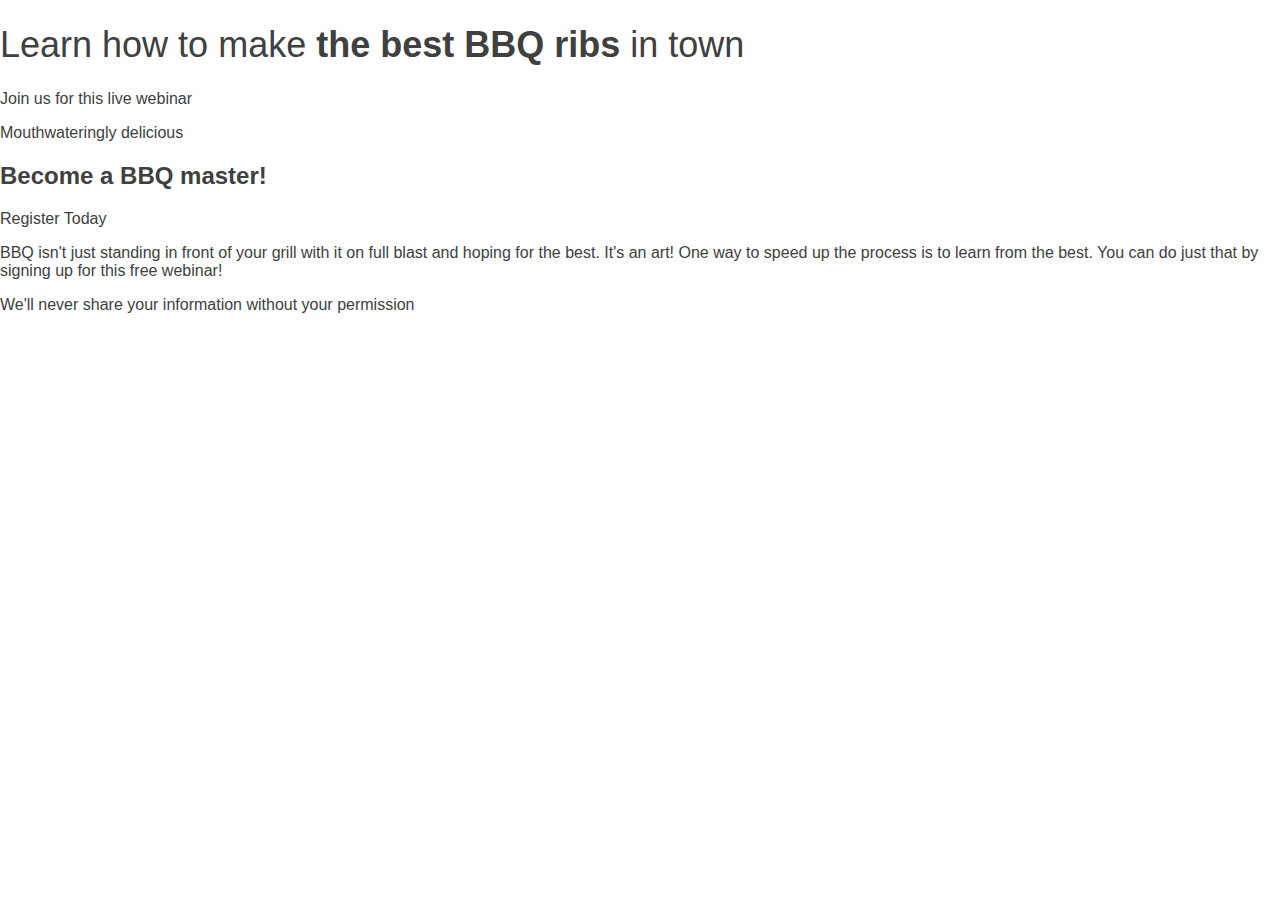
==== ex/bbq/index.html @ bc536c37 "set up structure for BBQ page" ====
<!DOCTYPE html>
<html lang="en">

<head>
    <meta charset="UTF-8">
    <meta http-equiv="X-UA-Compatible" content="IE=edge">
    <meta name="viewport" content="width=device-width, initial-scale=1.0">
    <title>Become a BBQ master!</title>
    <link href="https://fonts.googleapis.com/css?family=Source+Sans+Pro:300,400,900&display=swap" rel="stylesheet">
    <link rel="stylesheet" href="./css/style.css">
</head>

<body>
    <div class="intro">
        <h1>Learn how to make <strong>the best BBQ ribs</strong> in town</h1>
        <p>Join us for this live webinar</p>
        <p class="top-text">Mouthwateringly delicious</p>
    </div>

    <div class="main-content">
        <h2>Become a BBQ master! </h2>
        <p>Register Today</p>
        <p>BBQ isn't just standing in front of your grill with it on full blast and hoping for the best. It's an art! One way to speed up the process is to learn from the best. You can do just that by signing up for this free webinar!</p>
        <!-- form will go here -->
        <p class="fine-print">We'll never share your information without your permission</p>
    </div>
</body>

</html>
---- ex/bbq/css/style.css ----
/*  font-family: 'Source Sans Pro', sans-serif;  */

body {
    margin: 0;
    font-family: 'Sourch Sans Pro', sans-serif;
    font-size: 1rem;
    color: #404040;
}

h1 {
    font-size: 2.25rem;
    font-weight: 300;
}

strong {
    font-weight: 900;
}
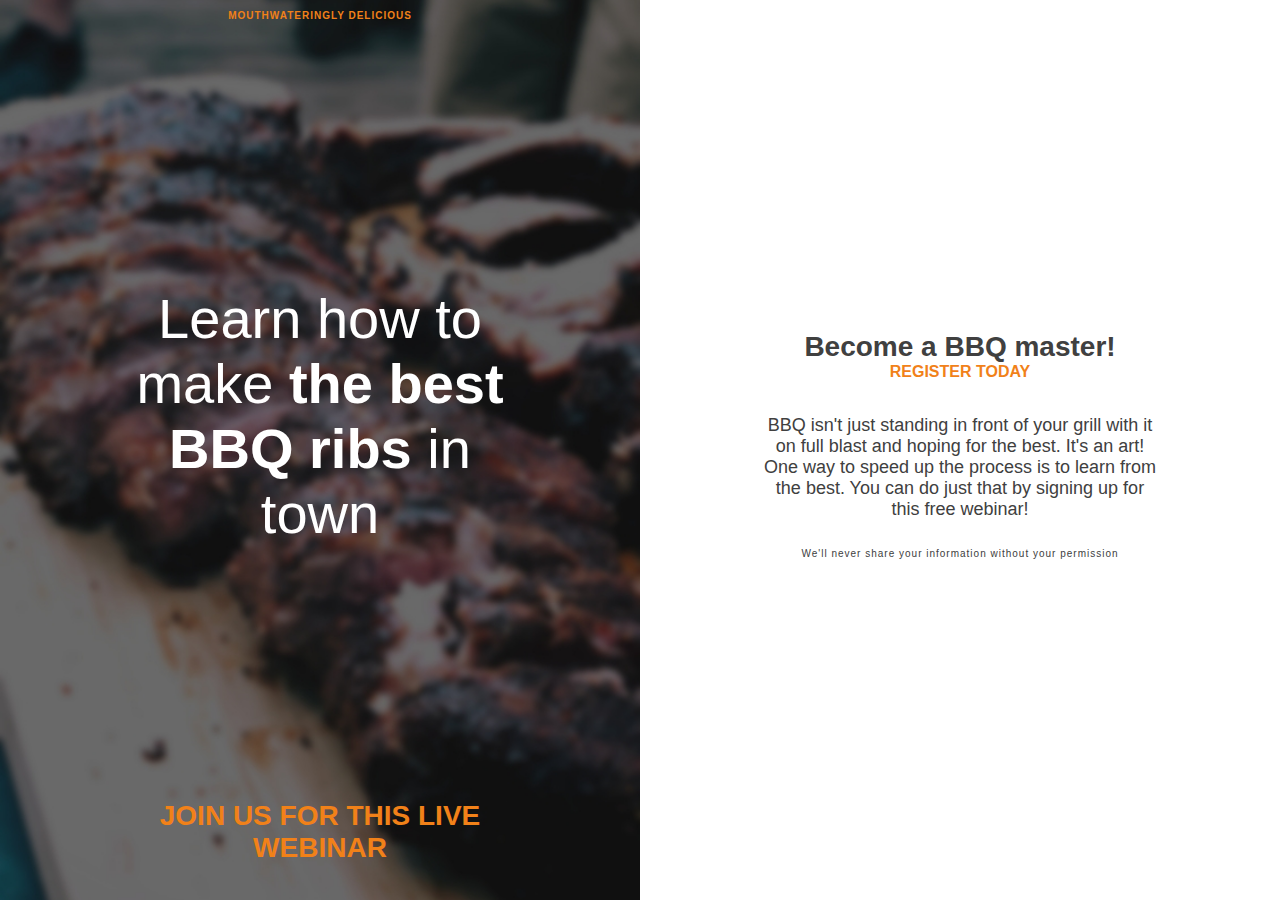
==== commit 5019454b: "solved issues on very much screens" ====
--- a/ex/bbq/index.html
+++ b/ex/bbq/index.html
@@ -12,17 +12,21 @@
 
 <body>
     <div class="intro">
+        <!-- <div class="container container-intro"> -->
         <h1>Learn how to make <strong>the best BBQ ribs</strong> in town</h1>
         <p>Join us for this live webinar</p>
         <p class="top-text">Mouthwateringly delicious</p>
+        <!-- </div> -->
     </div>
 
     <div class="main-content">
+        <!-- <div class="container"> -->
         <h2>Become a BBQ master! </h2>
         <p>Register Today</p>
         <p>BBQ isn't just standing in front of your grill with it on full blast and hoping for the best. It's an art! One way to speed up the process is to learn from the best. You can do just that by signing up for this free webinar!</p>
         <!-- form will go here -->
         <p class="fine-print">We'll never share your information without your permission</p>
+        <!-- </div> -->
     </div>
 </body>
 
--- a/ex/bbq/css/style.css
+++ b/ex/bbq/css/style.css
@@ -1,17 +1,149 @@
 /*  font-family: 'Source Sans Pro', sans-serif;  */
+
+* {
+    box-sizing: border-box;
+}
 
 body {
     margin: 0;
     font-family: 'Sourch Sans Pro', sans-serif;
     font-size: 1rem;
     color: #404040;
+    text-align: center;
 }
+
+
+/* =================
+   Typography 
+   ================= */
 
 h1 {
     font-size: 2.25rem;
     font-weight: 300;
+    color: #fff;
+    margin: 0;
+}
+
+
+/* adjacent sibling selector . THE GENERAL ONE IS WITH ~ TILDA */
+
+h1+p {
+    color: #f18119;
+    font-weight: 900;
+    font-size: 1.3125rem;
+    text-transform: uppercase;
+    margin: 0;
+}
+
+h2 {
+    font-size: 1.3125rem;
+    margin: 0;
+}
+
+h2+p {
+    color: #f18119;
+    font-weight: 900;
+    font-size: 1rem;
+    margin-top: 0;
+    text-transform: uppercase;
+}
+
+.top-text {
+    font-size: 0.625rem;
+    font-weight: 900;
+    color: #f18119;
+    text-transform: uppercase;
+    letter-spacing: 1px;
+    order: -1;
+}
+
+.fine-print {
+    font-size: 0.625rem;
+    letter-spacing: 1px;
 }
 
 strong {
     font-weight: 900;
+}
+
+
+/* =================
+   Intro section 
+   ================= */
+
+.intro {
+    background-color: #404040;
+    background-image: url('../images/dark-ribs.jpg');
+    background-position: center;
+    background-size: cover;
+    padding: 0 .5em 2em;
+    display: flex;
+    flex-direction: column;
+    justify-content: space-between;
+    min-height: 50vh;
+}
+
+
+/* =================
+   main-content section 
+   ================= */
+
+.main-content {
+    padding: 2em 1em;
+}
+
+
+/* THIS SOLVES ISSUES ON VERY LARGE SCRRENS */
+
+.intro>*,
+.main-content>* {
+    max-width: 400px;
+    margin-left: auto;
+    margin-right: auto;
+}
+
+
+/* .container {
+    max-width: 400px;
+    margin: 0 auto;
+}
+
+.container-intro {
+    display: flex;
+    flex-direction: column;
+    justify-content: space-between;
+    min-height: 50vh;
+} */
+
+
+/* =================
+  media query
+   ================= */
+
+@media (min-width: 500px) {
+    body {
+        font-size: 1.125rem;
+        display: flex;
+    }
+    h1 {
+        font-size: 3.5rem;
+    }
+    h2,
+    h1+p {
+        font-size: 1.75rem;
+    }
+    .intro,
+    .main-content {
+        width: 50%;
+        min-height: 100vh;
+    }
+    .main-content {
+        display: flex;
+        flex-direction: column;
+        justify-content: center;
+    }
+    /* .container-intro {
+        height: 100%;
+        /* it matches the height of the parent 
+    } */
 }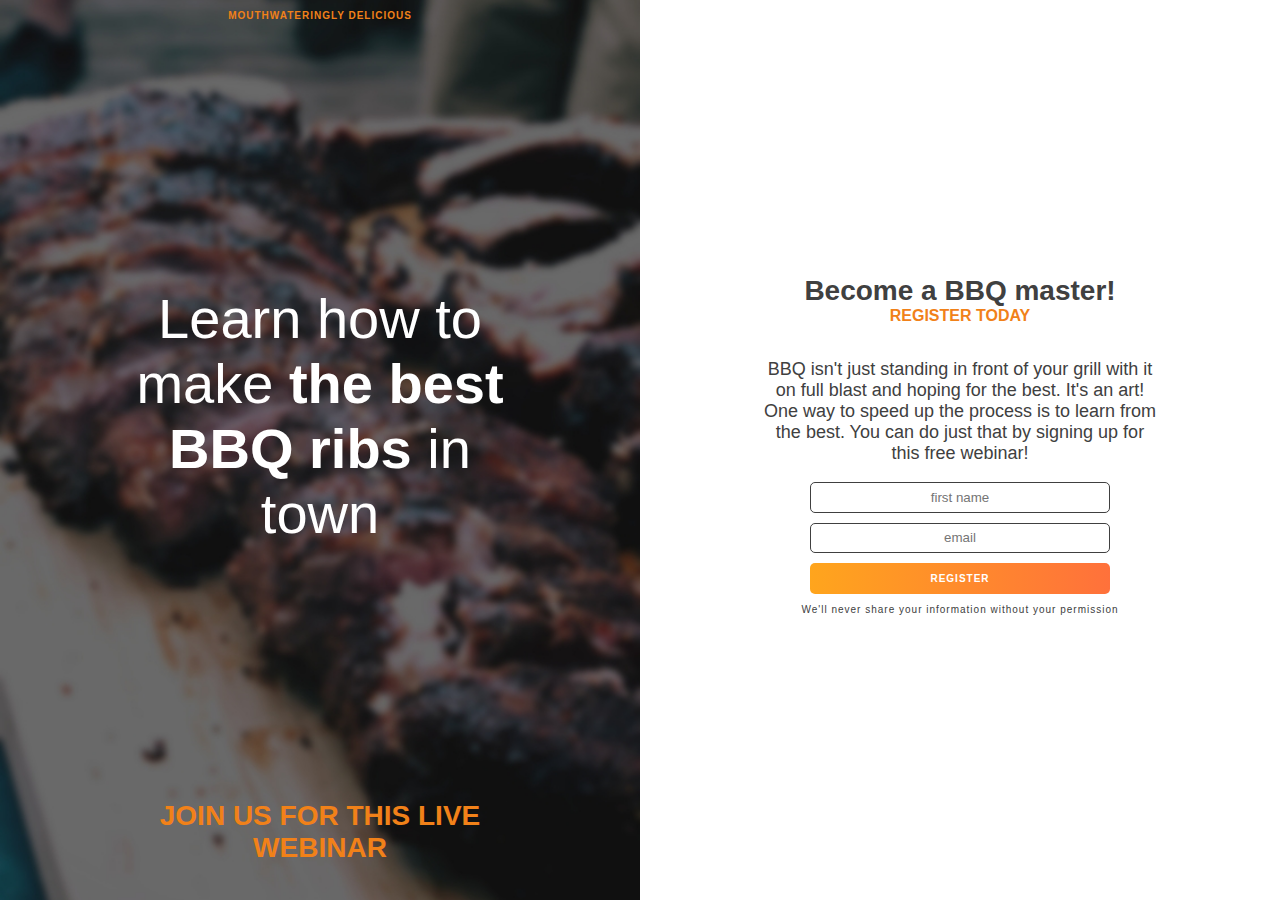
==== commit d7348db8: "added form" ====
--- a/ex/bbq/index.html
+++ b/ex/bbq/index.html
@@ -25,6 +25,11 @@
         <p>Register Today</p>
         <p>BBQ isn't just standing in front of your grill with it on full blast and hoping for the best. It's an art! One way to speed up the process is to learn from the best. You can do just that by signing up for this free webinar!</p>
         <!-- form will go here -->
+        <form class="email-collector" action="#" method="POST">
+            <input type="text" aria-label="first name" placeholder="first name" required>
+            <input type="email" aria-label="email" placeholder="email" required>
+            <button class="btn btn-primary" type="submit">Register</button>
+        </form>
         <p class="fine-print">We'll never share your information without your permission</p>
         <!-- </div> -->
     </div>
--- a/ex/bbq/css/style.css
+++ b/ex/bbq/css/style.css
@@ -117,6 +117,51 @@
 
 
 /* =================
+  form
+   ================= */
+
+.email-collector {
+    width: 80%;
+    max-width: 300px;
+}
+
+input,
+.btn {
+    width: 100%;
+    border-radius: 5px;
+}
+
+input {
+    margin-bottom: .75em;
+    font-family: inherit;
+    text-align: inherit;
+    padding: .5em;
+    border: 1px solid #404040;
+}
+
+.btn {
+    display: inline-block;
+    padding: 1em 1.5em;
+    font-size: 0.625rem;
+    text-transform: uppercase;
+    letter-spacing: 1px;
+    font-weight: 900;
+    border: 0;
+    cursor: pointer;
+}
+
+.btn-primary {
+    background: linear-gradient(270deg, #FF713B, #FFA51D);
+    color: #fff;
+    transition: all 500ms;
+}
+
+.btn-primary:hover {
+    color: black;
+}
+
+
+/* =================
   media query
    ================= */
 
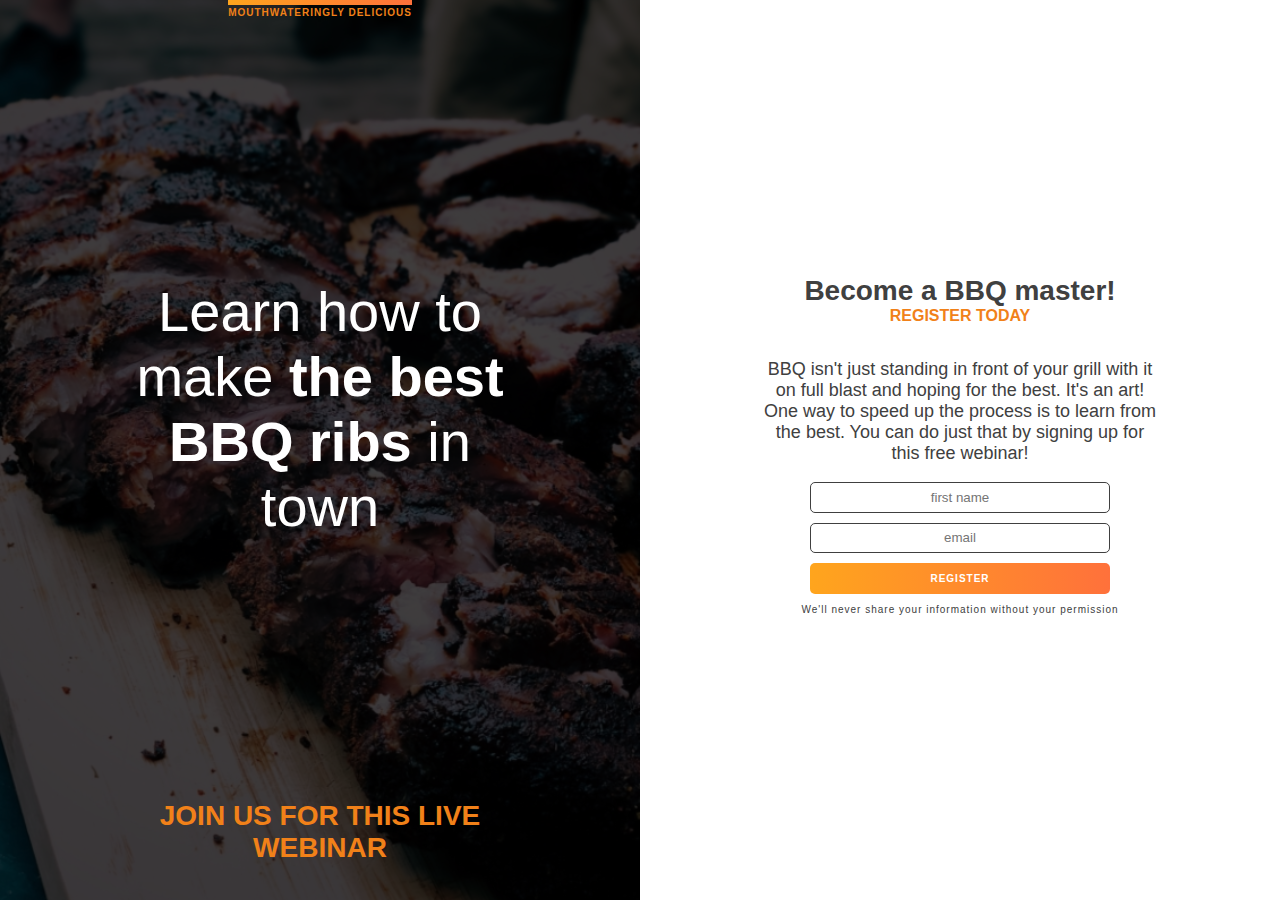
==== commit a10e0f90: "added confirmation msg to submit action" ====
--- a/ex/bbq/index.html
+++ b/ex/bbq/index.html
@@ -19,20 +19,22 @@
         <!-- </div> -->
     </div>
 
-    <div class="main-content">
+    <div id="Main-Content" class="main-content">
         <!-- <div class="container"> -->
         <h2>Become a BBQ master! </h2>
         <p>Register Today</p>
         <p>BBQ isn't just standing in front of your grill with it on full blast and hoping for the best. It's an art! One way to speed up the process is to learn from the best. You can do just that by signing up for this free webinar!</p>
         <!-- form will go here -->
-        <form class="email-collector" action="#" method="POST">
-            <input type="text" aria-label="first name" placeholder="first name" required>
-            <input type="email" aria-label="email" placeholder="email" required>
+        <form id="Email-Collector" class="email-collector" action="#" method="POST">
+            <input name="firstName" type="text" aria-label="first name" placeholder="first name" required>
+            <input name="emailAddress" type="email" aria-label="email" placeholder="email" required>
             <button class="btn btn-primary" type="submit">Register</button>
         </form>
         <p class="fine-print">We'll never share your information without your permission</p>
         <!-- </div> -->
     </div>
+    <script src="./index.js">
+    </script>
 </body>
 
 </html>--- a/ex/bbq/css/style.css
+++ b/ex/bbq/css/style.css
@@ -55,6 +55,10 @@
     text-transform: uppercase;
     letter-spacing: 1px;
     order: -1;
+    border-top: 5px solid #f18119;
+    border-image: linear-gradient(to left, #ff713b, #ffa51d) 1;
+    margin: 0;
+    padding-top: 2px;
 }
 
 .fine-print {
@@ -73,7 +77,8 @@
 
 .intro {
     background-color: #404040;
-    background-image: url('../images/dark-ribs.jpg');
+    background-image: url('../images/ribs.jpg');
+    background-blend-mode: multiply;
     background-position: center;
     background-size: cover;
     padding: 0 .5em 2em;
@@ -137,6 +142,12 @@
     text-align: inherit;
     padding: .5em;
     border: 1px solid #404040;
+    transform: scale(1);
+    transition: transform 250ms;
+}
+
+input:focus {
+    transform: scale(1.05);
 }
 
 .btn {
@@ -151,13 +162,15 @@
 }
 
 .btn-primary {
-    background: linear-gradient(270deg, #FF713B, #FFA51D);
+    background-image: linear-gradient(to left, #FF713B, #FFA51D);
     color: #fff;
-    transition: all 500ms;
-}
-
-.btn-primary:hover {
-    color: black;
+    transform: scale(1);
+    transition: transform 250ms;
+}
+
+.btn-primary:hover,
+.btn-primary:focus {
+    transform: scale(1.05);
 }
 
 
